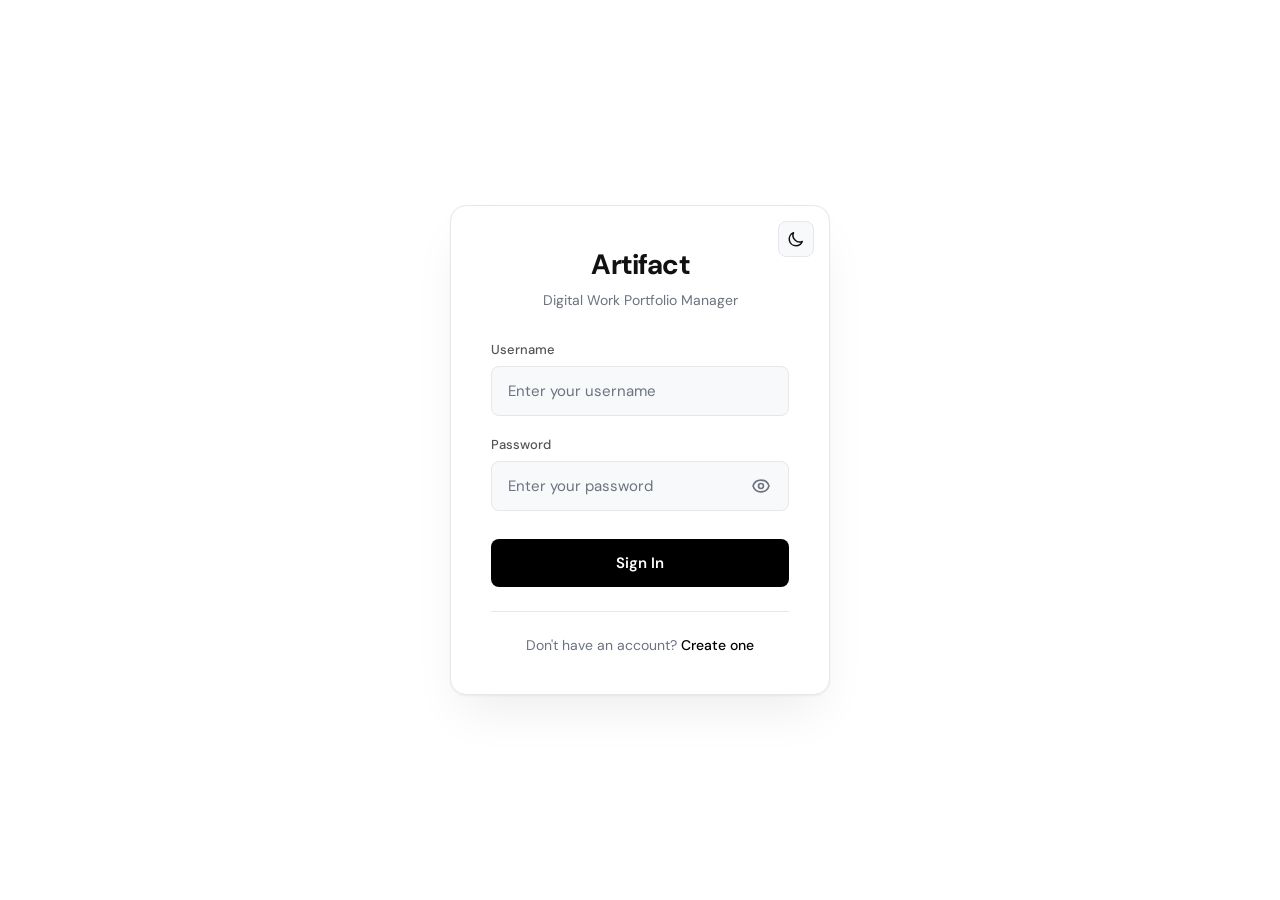
==== frontend/index.html @ f51208ed "Major changes" ====
<!DOCTYPE html>
<html lang="en">
<head>
    <meta charset="UTF-8">
    <meta name="viewport" content="width=device-width, initial-scale=1.0">
    <title>Artifact - Login</title>
    <link rel="preconnect" href="https://fonts.googleapis.com">
    <link rel="preconnect" href="https://fonts.gstatic.com" crossorigin>
    <link href="https://fonts.googleapis.com/css2?family=DM+Sans:wght@400;500;600;700&display=swap" rel="stylesheet">
    <style>
        /* Artifact design system (aligned with dashboard / Figma) */
        :root {
            --bg-primary: #ffffff;
            --bg-secondary: #f8f9fa;
            --bg-card: #ffffff;
            --accent-primary: #000000;
            --accent-hover: #333333;
            --accent-glow: rgba(0, 0, 0, 0.08);
            --text-primary: #111111;
            --text-secondary: #555555;
            --text-muted: #6b7280;
            --border-color: #e5e7eb;
            --error-color: #dc2626;
            --success-color: #16a34a;
            --shadow-color: rgba(0, 0, 0, 0.08);
            --shadow-sm: 0 1px 2px rgba(0, 0, 0, 0.05);
            --radius-sm: 8px;
            --radius-md: 12px;
            --radius-lg: 16px;
        }

        [data-theme="dark"] {
            --bg-primary: #0a0a0a;
            --bg-secondary: #111111;
            --bg-card: #171717;
            --accent-primary: #fafafa;
            --accent-hover: #e5e5e5;
            --accent-glow: rgba(255, 255, 255, 0.06);
            --text-primary: #fafafa;
            --text-secondary: #a3a3a3;
            --text-muted: #737373;
            --border-color: #262626;
            --error-color: #ef4444;
            --success-color: #22c55e;
            --shadow-color: rgba(255, 255, 255, 0.05);
        }

        * {
            margin: 0;
            padding: 0;
            box-sizing: border-box;
        }

        body {
            font-family: 'DM Sans', -apple-system, BlinkMacSystemFont, sans-serif;
            background: var(--bg-primary);
            min-height: 100vh;
            display: flex;
            align-items: center;
            justify-content: center;
            color: var(--text-primary);
            transition: background 0.3s, color 0.3s;
        }

        .login-container {
            width: 100%;
            max-width: 420px;
            padding: 20px;
        }

        .login-card {
            background: var(--bg-card);
            border: 1px solid var(--border-color);
            border-radius: var(--radius-lg);
            padding: 40px;
            box-shadow: var(--shadow-sm), 0 25px 50px -12px var(--shadow-color);
            position: relative;
        }
        
        /* Theme Toggle */
        .theme-toggle {
            position: absolute;
            top: 15px;
            right: 15px;
            background: var(--bg-secondary);
            border: 1px solid var(--border-color);
            border-radius: var(--radius-sm);
            padding: 8px;
            cursor: pointer;
            display: flex;
            align-items: center;
            justify-content: center;
            color: var(--text-primary);
            transition: all 0.2s;
        }
        .theme-toggle:hover { background: var(--bg-primary); border-color: var(--accent-primary); }
        .theme-toggle svg { width: 18px; height: 18px; }

        .logo {
            text-align: center;
            margin-bottom: 32px;
        }

        .logo h1 {
            font-size: 28px;
            font-weight: 700;
            letter-spacing: -0.5px;
            color: var(--text-primary);
        }

        .logo p {
            color: var(--text-muted);
            font-size: 14px;
            margin-top: 8px;
        }

        .form-group {
            margin-bottom: 20px;
        }

        .form-group label {
            display: block;
            font-size: 13px;
            font-weight: 500;
            color: var(--text-secondary);
            margin-bottom: 8px;
        }

        .input-wrapper {
            position: relative;
        }

        .form-group input {
            width: 100%;
            padding: 14px 16px;
            background: var(--bg-secondary);
            border: 1px solid var(--border-color);
            border-radius: var(--radius-sm);
            color: var(--text-primary);
            font-size: 15px;
            font-family: inherit;
            transition: all 0.2s ease;
        }

        .form-group input:focus {
            outline: none;
            border-color: var(--accent-primary);
            box-shadow: 0 0 0 3px var(--accent-glow);
        }

        .form-group input::placeholder {
            color: var(--text-muted);
        }

        .password-toggle {
            position: absolute;
            right: 14px;
            top: 50%;
            transform: translateY(-50%);
            background: none;
            border: none;
            color: var(--text-muted);
            cursor: pointer;
            padding: 4px;
            display: flex;
            align-items: center;
            justify-content: center;
            transition: color 0.2s;
        }

        .password-toggle:hover {
            color: var(--text-secondary);
        }

        .password-toggle svg {
            width: 20px;
            height: 20px;
        }

        .btn-login {
            width: 100%;
            padding: 14px 24px;
            background: var(--accent-primary);
            border: none;
            border-radius: var(--radius-sm);
            color: var(--bg-primary);
            font-size: 15px;
            font-weight: 600;
            font-family: inherit;
            cursor: pointer;
            transition: all 0.2s ease;
            margin-top: 8px;
        }

        .btn-login:hover:not(:disabled) {
            background: var(--accent-hover);
        }

        .btn-login:disabled {
            opacity: 0.6;
            cursor: not-allowed;
        }

        .btn-login.loading {
            position: relative;
            color: transparent;
        }

        .btn-login.loading::after {
            content: '';
            position: absolute;
            width: 20px;
            height: 20px;
            top: 50%;
            left: 50%;
            margin-left: -10px;
            margin-top: -10px;
            border: 2px solid transparent;
            border-top-color: white;
            border-radius: 50%;
            animation: spin 0.8s linear infinite;
        }

        @keyframes spin {
            to { transform: rotate(360deg); }
        }

        .message {
            padding: 12px 16px;
            border-radius: 8px;
            font-size: 14px;
            margin-bottom: 20px;
            display: none;
        }

        .message.error {
            display: block;
            background: rgba(239, 68, 68, 0.1);
            border: 1px solid rgba(239, 68, 68, 0.3);
            color: var(--error-color);
        }

        .message.success {
            display: block;
            background: rgba(34, 197, 94, 0.1);
            border: 1px solid rgba(34, 197, 94, 0.3);
            color: var(--success-color);
        }

        .footer-links {
            text-align: center;
            margin-top: 24px;
            padding-top: 24px;
            border-top: 1px solid var(--border-color);
        }

        .footer-links p {
            color: var(--text-muted);
            font-size: 14px;
        }

        .footer-links a {
            color: var(--accent-primary);
            text-decoration: none;
            font-weight: 500;
            transition: color 0.2s;
        }

        .footer-links a:hover {
            color: var(--accent-hover);
        }

        /* Success state */
        .welcome-view {
            display: none;
            text-align: center;
        }

        .welcome-view.active {
            display: block;
        }

        .login-form.hidden {
            display: none;
        }

        .welcome-icon {
            width: 64px;
            height: 64px;
            background: rgba(34, 197, 94, 0.1);
            border-radius: 50%;
            display: flex;
            align-items: center;
            justify-content: center;
            margin: 0 auto 20px;
        }

        .welcome-icon svg {
            width: 32px;
            height: 32px;
            color: var(--success-color);
        }

        .welcome-view h2 {
            font-size: 22px;
            margin-bottom: 8px;
        }

        .welcome-view p {
            color: var(--text-secondary);
            margin-bottom: 24px;
        }

        .user-info {
            background: var(--bg-secondary);
            border-radius: var(--radius-sm);
            padding: 16px;
            margin-bottom: 24px;
            text-align: left;
        }

        .user-info-row {
            display: flex;
            justify-content: space-between;
            padding: 8px 0;
            border-bottom: 1px solid var(--border-color);
        }

        .user-info-row:last-child {
            border-bottom: none;
        }

        .user-info-label {
            color: var(--text-muted);
            font-size: 13px;
        }

        .user-info-value {
            color: var(--text-primary);
            font-size: 14px;
            font-weight: 500;
        }

        .btn-logout {
            width: 100%;
            padding: 14px 24px;
            background: transparent;
            border: 1px solid var(--border-color);
            border-radius: var(--radius-sm);
            color: var(--text-secondary);
            font-size: 15px;
            font-weight: 500;
            font-family: inherit;
            cursor: pointer;
            transition: all 0.2s ease;
        }

        .btn-logout:hover {
            border-color: var(--error-color);
            color: var(--error-color);
        }

        /* Registration Form */
        .register-form {
            display: none;
        }

        .register-form.active {
            display: block;
        }

        .login-form.hidden {
            display: none;
        }

        .btn-secondary {
            width: 100%;
            padding: 14px 24px;
            background: transparent;
            border: 1px solid var(--border-color);
            border-radius: var(--radius-sm);
            color: var(--text-secondary);
            font-size: 15px;
            font-weight: 500;
            font-family: inherit;
            cursor: pointer;
            transition: all 0.2s ease;
            margin-top: 12px;
        }

        .btn-secondary:hover {
            border-color: var(--accent-primary);
            color: var(--text-primary);
        }

        .password-requirements {
            font-size: 12px;
            color: var(--text-muted);
            margin-top: 6px;
        }
    </style>
</head>
<body>
    <div class="login-container">
        <div class="login-card">
            <button class="theme-toggle" onclick="toggleTheme()" id="themeToggle" aria-label="Toggle theme">
                <svg id="themeIcon" xmlns="http://www.w3.org/2000/svg" fill="none" viewBox="0 0 24 24" stroke="currentColor">
                    <path stroke-linecap="round" stroke-linejoin="round" stroke-width="2" d="M20.354 15.354A9 9 0 018.646 3.646 9.003 9.003 0 0012 21a9.003 9.003 0 008.354-5.646z" />
                </svg>
            </button>
            <div class="logo">
                <h1>Artifact</h1>
                <p>Digital Work Portfolio Manager</p>
            </div>

            <!-- Login Form -->
            <form id="loginForm" class="login-form">
                <div id="messageBox" class="message" role="status" aria-live="polite" aria-atomic="true"></div>
                
                <div class="form-group">
                    <label for="username">Username</label>
                    <input 
                        type="text" 
                        id="username" 
                        name="username" 
                        placeholder="Enter your username"
                        autocomplete="username"
                        autocapitalize="none"
                        spellcheck="false"
                        required
                    >
                </div>

                <div class="form-group">
                    <label for="password">Password</label>
                    <div class="input-wrapper">
                        <input 
                            type="password" 
                            id="password" 
                            name="password" 
                            placeholder="Enter your password"
                            autocomplete="current-password"
                            required
                        >
                        <button type="button" class="password-toggle" id="togglePassword" aria-label="Toggle password visibility">
                            <svg id="eyeIcon" xmlns="http://www.w3.org/2000/svg" fill="none" viewBox="0 0 24 24" stroke="currentColor">
                                <path stroke-linecap="round" stroke-linejoin="round" stroke-width="2" d="M15 12a3 3 0 11-6 0 3 3 0 016 0z" />
                                <path stroke-linecap="round" stroke-linejoin="round" stroke-width="2" d="M2.458 12C3.732 7.943 7.523 5 12 5c4.478 0 8.268 2.943 9.542 7-1.274 4.057-5.064 7-9.542 7-4.477 0-8.268-2.943-9.542-7z" />
                            </svg>
                        </button>
                    </div>
                </div>

                <button type="submit" class="btn-login" id="loginBtn">
                    Sign In
                </button>

                <div class="footer-links">
                    <p>Don't have an account? <a href="#" id="registerLink">Create one</a></p>
                </div>
            </form>

            <!-- Registration Form -->
            <form id="registerForm" class="register-form">
                <div id="registerMessageBox" class="message" role="status" aria-live="polite" aria-atomic="true"></div>
                
                <div class="form-group">
                    <label for="regUsername">Username</label>
                    <input 
                        type="text" 
                        id="regUsername" 
                        name="username" 
                        placeholder="Choose a username"
                        autocomplete="username"
                        autocapitalize="none"
                        spellcheck="false"
                        required
                    >
                </div>

                <div class="form-group">
                    <label for="regPassword">Password</label>
                    <div class="input-wrapper">
                        <input 
                            type="password" 
                            id="regPassword" 
                            name="password" 
                            placeholder="Create a password"
                            autocomplete="new-password"
                            required
                        >
                        <button type="button" class="password-toggle" id="toggleRegPassword" aria-label="Toggle password visibility">
                            <svg id="regEyeIcon" xmlns="http://www.w3.org/2000/svg" fill="none" viewBox="0 0 24 24" stroke="currentColor">
                                <path stroke-linecap="round" stroke-linejoin="round" stroke-width="2" d="M15 12a3 3 0 11-6 0 3 3 0 016 0z" />
                                <path stroke-linecap="round" stroke-linejoin="round" stroke-width="2" d="M2.458 12C3.732 7.943 7.523 5 12 5c4.478 0 8.268 2.943 9.542 7-1.274 4.057-5.064 7-9.542 7-4.477 0-8.268-2.943-9.542-7z" />
                            </svg>
                        </button>
                    </div>
                    <p class="password-requirements">Password must be at least 6 characters</p>
                </div>

                <div class="form-group">
                    <label for="regConfirmPassword">Confirm Password</label>
                    <div class="input-wrapper">
                        <input 
                            type="password" 
                            id="regConfirmPassword" 
                            name="confirmPassword" 
                            placeholder="Confirm your password"
                            autocomplete="new-password"
                            required
                        >
                    </div>
                </div>

                <button type="submit" class="btn-login" id="registerBtn">
                    Create Account
                </button>

                <button type="button" class="btn-secondary" id="backToLoginBtn">
                    Back to Sign In
                </button>
            </form>

            <!-- Welcome View (shown after successful login) -->
            <div id="welcomeView" class="welcome-view">
                <div class="welcome-icon">
                    <svg xmlns="http://www.w3.org/2000/svg" fill="none" viewBox="0 0 24 24" stroke="currentColor">
                        <path stroke-linecap="round" stroke-linejoin="round" stroke-width="2" d="M5 13l4 4L19 7" />
                    </svg>
                </div>
                <h2>Welcome back!</h2>
                <p id="welcomeMessage">You are now logged in.</p>
                
                <div class="user-info" id="userInfoDisplay">
                    <div class="user-info-row">
                        <span class="user-info-label">Username</span>
                        <span class="user-info-value" id="displayUsername">-</span>
                    </div>
                    <div class="user-info-row">
                        <span class="user-info-label">User ID</span>
                        <span class="user-info-value" id="displayUserId">-</span>
                    </div>
                    <div class="user-info-row">
                        <span class="user-info-label">Last Login</span>
                        <span class="user-info-value" id="displayLastLogin">-</span>
                    </div>
                </div>

                <button type="button" class="btn-logout" id="logoutBtn">
                    Sign Out
                </button>
            </div>
        </div>
    </div>

    <script>
        const API_BASE_URL = window.location.origin;
        
        async function postJson(path, payload) {
            const response = await fetch(`${API_BASE_URL}${path}`, {
                method: "POST",
                headers: { "Content-Type": "application/json" },
                body: JSON.stringify(payload),
            });

            // Safe JSON parse
            const data = await response.json().catch(() => ({}));
            return { ok: response.ok, status: response.status, data };
        }

        // DOM Elements - Login
        const loginForm = document.getElementById('loginForm');
        const welcomeView = document.getElementById('welcomeView');
        const messageBox = document.getElementById('messageBox');
        const loginBtn = document.getElementById('loginBtn');
        const logoutBtn = document.getElementById('logoutBtn');
        const usernameInput = document.getElementById('username');
        const passwordInput = document.getElementById('password');
        const togglePassword = document.getElementById('togglePassword');
        const eyeIcon = document.getElementById('eyeIcon');
        const registerLink = document.getElementById('registerLink');

        // DOM Elements - Registration
        const registerForm = document.getElementById('registerForm');
        const registerMessageBox = document.getElementById('registerMessageBox');
        const registerBtn = document.getElementById('registerBtn');
        const backToLoginBtn = document.getElementById('backToLoginBtn');
        const regUsernameInput = document.getElementById('regUsername');
        const regPasswordInput = document.getElementById('regPassword');
        const regConfirmPasswordInput = document.getElementById('regConfirmPassword');
        const toggleRegPassword = document.getElementById('toggleRegPassword');
        const regEyeIcon = document.getElementById('regEyeIcon');

        // Check if user is already logged in on page load
        document.addEventListener('DOMContentLoaded', () => {
            const storedUser = localStorage.getItem('user');
            if (storedUser) {
                try {
                    const user = JSON.parse(storedUser);
                    showWelcomeView(user);
                } catch (e) {
                    localStorage.removeItem('user');
                }
            }
        });

        // Password visibility toggle
        togglePassword.addEventListener('click', () => {
            const type = passwordInput.type === 'password' ? 'text' : 'password';
            passwordInput.type = type;
            
            // Update icon
            if (type === 'text') {
                eyeIcon.innerHTML = `
                    <path stroke-linecap="round" stroke-linejoin="round" stroke-width="2" d="M13.875 18.825A10.05 10.05 0 0112 19c-4.478 0-8.268-2.943-9.543-7a9.97 9.97 0 011.563-3.029m5.858.908a3 3 0 114.243 4.243M9.878 9.878l4.242 4.242M9.88 9.88l-3.29-3.29m7.532 7.532l3.29 3.29M3 3l3.59 3.59m0 0A9.953 9.953 0 0112 5c4.478 0 8.268 2.943 9.543 7a10.025 10.025 0 01-4.132 5.411m0 0L21 21" />
                `;
            } else {
                eyeIcon.innerHTML = `
                    <path stroke-linecap="round" stroke-linejoin="round" stroke-width="2" d="M15 12a3 3 0 11-6 0 3 3 0 016 0z" />
                    <path stroke-linecap="round" stroke-linejoin="round" stroke-width="2" d="M2.458 12C3.732 7.943 7.523 5 12 5c4.478 0 8.268 2.943 9.542 7-1.274 4.057-5.064 7-9.542 7-4.477 0-8.268-2.943-9.542-7z" />
                `;
            }
        });

        // Show message helper
        function showMessage(message, type) {
            messageBox.textContent = message;
            messageBox.className = `message ${type}`;
        }

        // Clear message
        function clearMessage() {
            messageBox.className = 'message';
            messageBox.textContent = '';
        }

        // Format date for display
        function formatDate(dateString) {
            if (!dateString) return 'Never';
            const date = new Date(dateString);
            return date.toLocaleString();
        }

        // Show welcome view after successful login
        function showWelcomeView(user) {
            loginForm.classList.add('hidden');
            welcomeView.classList.add('active');
            
            document.getElementById('displayUsername').textContent = user.user_name;
            document.getElementById('displayUserId').textContent = user.user_id;
            document.getElementById('displayLastLogin').textContent = formatDate(user.last_login_time);
            document.getElementById('welcomeMessage').textContent = `Welcome, ${user.user_name}!`;
        }

        // Show login form
        function showLoginForm() {
            welcomeView.classList.remove('active');
            registerForm.classList.remove('active');
            loginForm.classList.remove('hidden');
            clearMessage();
            clearRegisterMessage();
            usernameInput.value = '';
            passwordInput.value = '';
        }

        // Login form submission
        loginForm.addEventListener('submit', async (e) => {
            e.preventDefault();
            
            const username = usernameInput.value.trim();
            const password = passwordInput.value;

            // Client-side validation
            if (!username) {
                showMessage('Please enter your username', 'error');
                usernameInput.focus();
                return;
            }

            if (!password) {
                showMessage('Please enter your password', 'error');
                passwordInput.focus();
                return;
            }

            // Show loading state
            loginBtn.classList.add('loading');
            loginBtn.disabled = true;
            clearMessage();

            try {
                const res = await postJson("/api/auth/login", { username, password });
                const data = res.data;

                if (res.ok && data.success && data.user) {
                    // Store user info in localStorage
                    localStorage.setItem('user', JSON.stringify(data.user));
                    // Redirect to dashboard
                    window.location.href = 'dashboard.html';
                } else {
                    showMessage(data.message || 'Login failed. Please try again.', 'error');
                }
            } catch (error) {
                console.error('Login error:', error);
                showMessage('Unable to connect to the server. Please check if the API is running.', 'error');
            } finally {
                loginBtn.classList.remove('loading');
                loginBtn.disabled = false;
            }
        });

        // Logout button
        logoutBtn.addEventListener('click', async () => {
            const storedUser = localStorage.getItem('user');
            if (!storedUser) {
                showLoginForm();
                return;
            }

            try {
                const user = JSON.parse(storedUser);
                
                const res = await postJson("/api/auth/logout", { username: user.user_name });
                const data = res.data;
                
                // Clear localStorage regardless of server response
                localStorage.removeItem('user');
                showLoginForm();
                
                if (res.ok && data.success) {
                    showMessage('You have been logged out successfully.', 'success');
                }
            } catch (error) {
                console.error('Logout error:', error);
                // Still clear local storage and show login form
                localStorage.removeItem('user');
                showLoginForm();
            }
        });

        // Show registration form
        registerLink.addEventListener('click', (e) => {
            e.preventDefault();
            showRegisterForm();
        });

        // Back to login button
        backToLoginBtn.addEventListener('click', () => {
            showLoginForm();
        });

        // Password visibility toggle for registration
        toggleRegPassword.addEventListener('click', () => {
            const type = regPasswordInput.type === 'password' ? 'text' : 'password';
            regPasswordInput.type = type;
            
            // Update icon
            if (type === 'text') {
                regEyeIcon.innerHTML = `
                    <path stroke-linecap="round" stroke-linejoin="round" stroke-width="2" d="M13.875 18.825A10.05 10.05 0 0112 19c-4.478 0-8.268-2.943-9.543-7a9.97 9.97 0 011.563-3.029m5.858.908a3 3 0 114.243 4.243M9.878 9.878l4.242 4.242M9.88 9.88l-3.29-3.29m7.532 7.532l3.29 3.29M3 3l3.59 3.59m0 0A9.953 9.953 0 0112 5c4.478 0 8.268 2.943 9.543 7a10.025 10.025 0 01-4.132 5.411m0 0L21 21" />
                `;
            } else {
                regEyeIcon.innerHTML = `
                    <path stroke-linecap="round" stroke-linejoin="round" stroke-width="2" d="M15 12a3 3 0 11-6 0 3 3 0 016 0z" />
                    <path stroke-linecap="round" stroke-linejoin="round" stroke-width="2" d="M2.458 12C3.732 7.943 7.523 5 12 5c4.478 0 8.268 2.943 9.542 7-1.274 4.057-5.064 7-9.542 7-4.477 0-8.268-2.943-9.542-7z" />
                `;
            }
        });

        // Show register message helper
        function showRegisterMessage(message, type) {
            registerMessageBox.textContent = message;
            registerMessageBox.className = `message ${type}`;
        }

        // Clear register message
        function clearRegisterMessage() {
            registerMessageBox.className = 'message';
            registerMessageBox.textContent = '';
        }

        // Show registration form
        function showRegisterForm() {
            loginForm.classList.add('hidden');
            welcomeView.classList.remove('active');
            registerForm.classList.add('active');
            clearMessage();
            clearRegisterMessage();
            regUsernameInput.value = '';
            regPasswordInput.value = '';
            regConfirmPasswordInput.value = '';
            regUsernameInput.focus();
        }

        // Registration form submission
        registerForm.addEventListener('submit', async (e) => {
            e.preventDefault();
            
            const username = regUsernameInput.value.trim();
            const password = regPasswordInput.value;
            const confirmPassword = regConfirmPasswordInput.value;

            // Client-side validation
            if (!username) {
                showRegisterMessage('Please enter a username', 'error');
                regUsernameInput.focus();
                return;
            }

            if (!password) {
                showRegisterMessage('Please enter a password', 'error');
                regPasswordInput.focus();
                return;
            }

            if (password.length < 6) {
                showRegisterMessage('Password must be at least 6 characters long', 'error');
                regPasswordInput.focus();
                return;
            }

            if (password !== confirmPassword) {
                showRegisterMessage('Passwords do not match', 'error');
                regConfirmPasswordInput.focus();
                return;
            }

            // Show loading state
            registerBtn.classList.add('loading');
            registerBtn.disabled = true;
            clearRegisterMessage();

            try {
                const res = await postJson("/api/auth/register", { username, password });
                const data = res.data;

                if (res.ok && data.success) {
                    // Show success message and switch to login form
                    showLoginForm();
                    showMessage('Account created successfully! Please sign in.', 'success');
                    usernameInput.value = username;
                    usernameInput.focus();
                } else {
                    showRegisterMessage(data.message || 'Registration failed. Please try again.', 'error');
                }
            } catch (error) {
                console.error('Registration error:', error);
                showRegisterMessage('Unable to connect to the server. Please check if the API is running.', 'error');
            } finally {
                registerBtn.classList.remove('loading');
                registerBtn.disabled = false;
            }
        });

        // Theme Toggle
        function toggleTheme() {
            const html = document.documentElement;
            const currentTheme = html.getAttribute('data-theme');
            const newTheme = currentTheme === 'dark' ? 'light' : 'dark';
            
            html.setAttribute('data-theme', newTheme);
            localStorage.setItem('theme', newTheme);
            updateThemeIcon(newTheme);
        }

        function updateThemeIcon(theme) {
            const themeIcon = document.getElementById('themeIcon');
            
            if (theme === 'dark') {
                // Show sun icon for switching to light
                themeIcon.innerHTML = '<path stroke-linecap="round" stroke-linejoin="round" stroke-width="2" d="M12 3v1m0 16v1m9-9h-1M4 12H3m15.364 6.364l-.707-.707M6.343 6.343l-.707-.707m12.728 0l-.707.707M6.343 17.657l-.707.707M16 12a4 4 0 11-8 0 4 4 0 018 0z" />';
            } else {
                // Show moon icon for switching to dark
                themeIcon.innerHTML = '<path stroke-linecap="round" stroke-linejoin="round" stroke-width="2" d="M20.354 15.354A9 9 0 018.646 3.646 9.003 9.003 0 0012 21a9.003 9.003 0 008.354-5.646z" />';
            }
        }

        // Initialize theme on page load
        (function initTheme() {
            const savedTheme = localStorage.getItem('theme') || 'light';
            document.documentElement.setAttribute('data-theme', savedTheme);
            updateThemeIcon(savedTheme);
        })();
    </script>
</body>
</html>
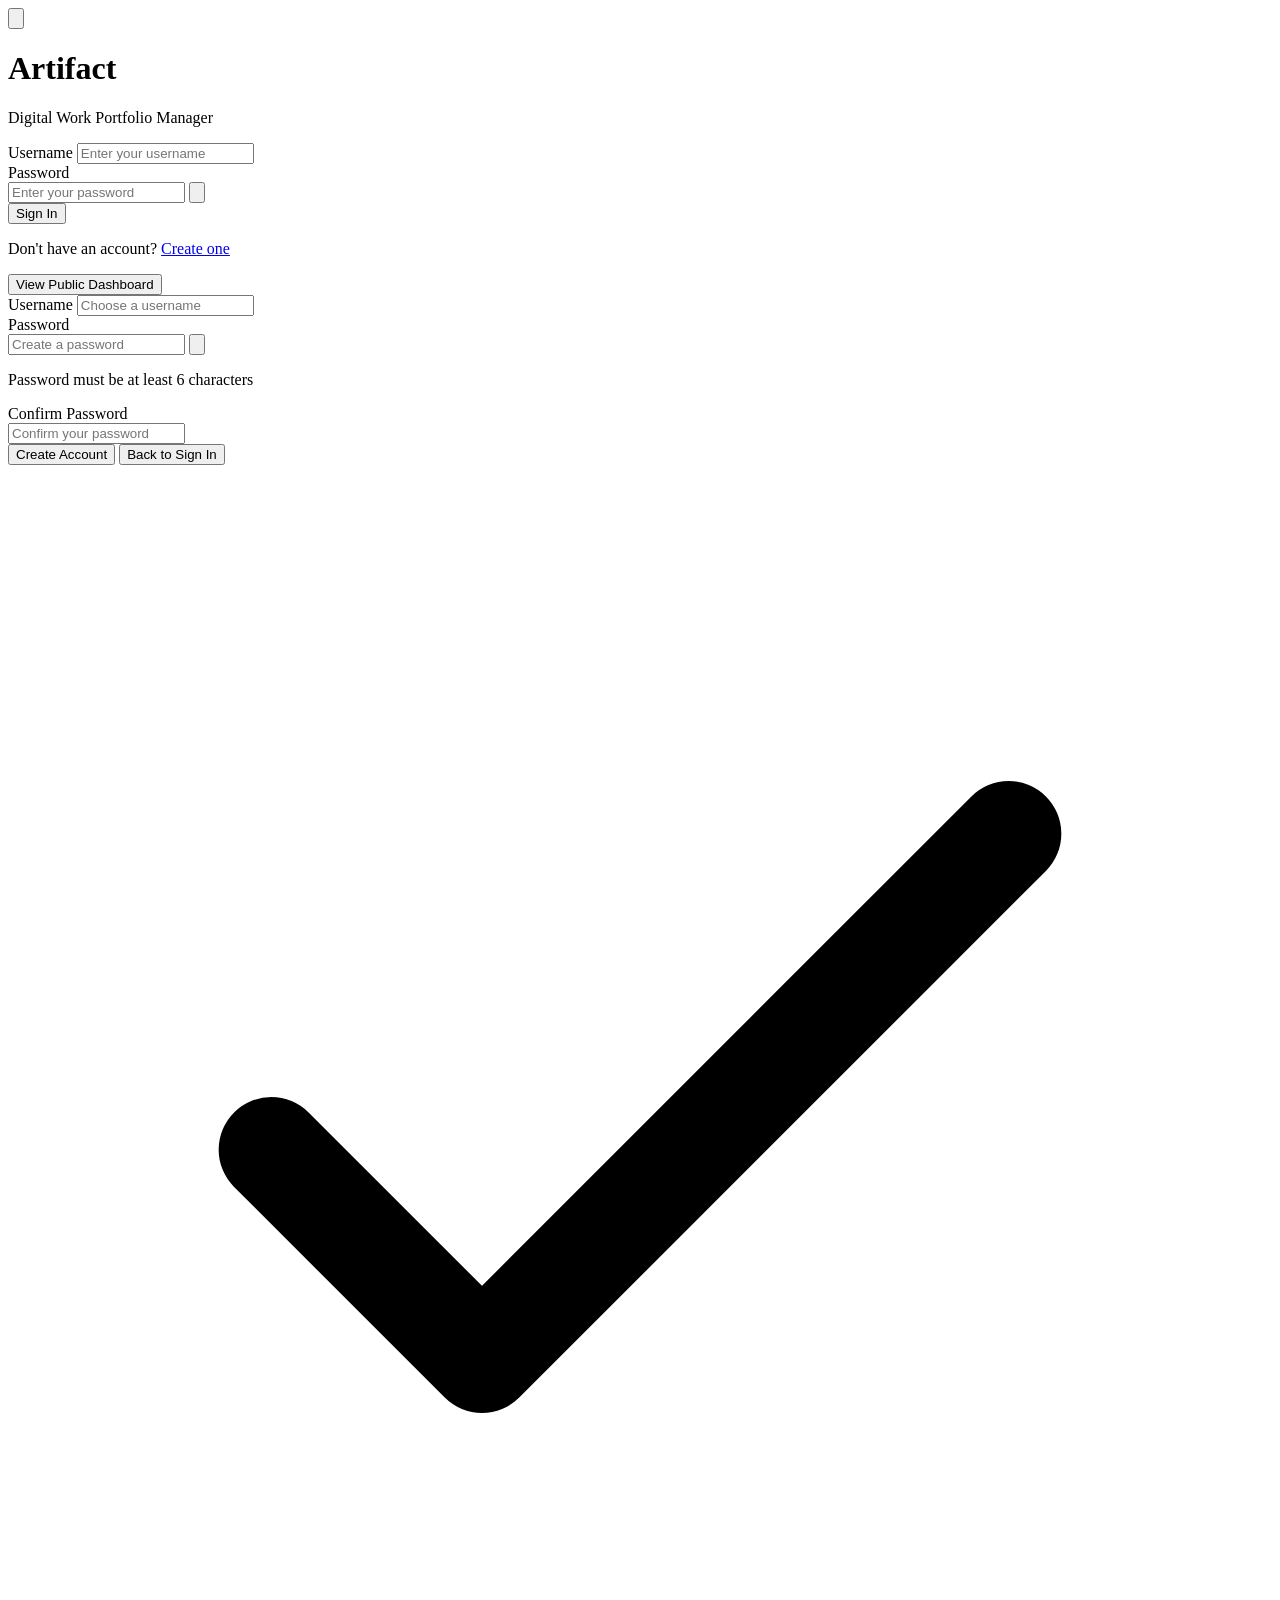
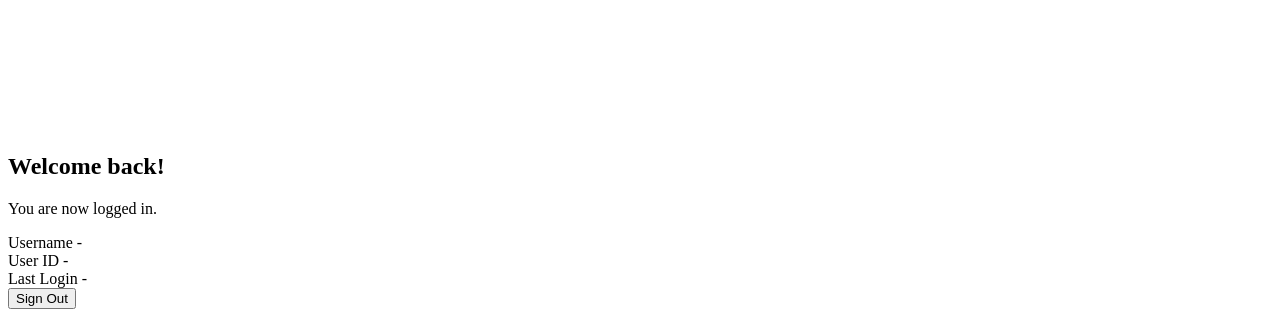
==== commit a0013e18: "apply the api and util.js into other pages" ====
--- a/frontend/index.html
+++ b/frontend/index.html
@@ -4,401 +4,12 @@
     <meta charset="UTF-8">
     <meta name="viewport" content="width=device-width, initial-scale=1.0">
     <title>Artifact - Login</title>
-    <link rel="preconnect" href="https://fonts.googleapis.com">
-    <link rel="preconnect" href="https://fonts.gstatic.com" crossorigin>
-    <link href="https://fonts.googleapis.com/css2?family=DM+Sans:wght@400;500;600;700&display=swap" rel="stylesheet">
-    <style>
-        /* Artifact design system (aligned with dashboard / Figma) */
-        :root {
-            --bg-primary: #ffffff;
-            --bg-secondary: #f8f9fa;
-            --bg-card: #ffffff;
-            --accent-primary: #000000;
-            --accent-hover: #333333;
-            --accent-glow: rgba(0, 0, 0, 0.08);
-            --text-primary: #111111;
-            --text-secondary: #555555;
-            --text-muted: #6b7280;
-            --border-color: #e5e7eb;
-            --error-color: #dc2626;
-            --success-color: #16a34a;
-            --shadow-color: rgba(0, 0, 0, 0.08);
-            --shadow-sm: 0 1px 2px rgba(0, 0, 0, 0.05);
-            --radius-sm: 8px;
-            --radius-md: 12px;
-            --radius-lg: 16px;
-        }
-
-        [data-theme="dark"] {
-            --bg-primary: #0a0a0a;
-            --bg-secondary: #111111;
-            --bg-card: #171717;
-            --accent-primary: #fafafa;
-            --accent-hover: #e5e5e5;
-            --accent-glow: rgba(255, 255, 255, 0.06);
-            --text-primary: #fafafa;
-            --text-secondary: #a3a3a3;
-            --text-muted: #737373;
-            --border-color: #262626;
-            --error-color: #ef4444;
-            --success-color: #22c55e;
-            --shadow-color: rgba(255, 255, 255, 0.05);
-        }
-
-        * {
-            margin: 0;
-            padding: 0;
-            box-sizing: border-box;
-        }
-
-        body {
-            font-family: 'DM Sans', -apple-system, BlinkMacSystemFont, sans-serif;
-            background: var(--bg-primary);
-            min-height: 100vh;
-            display: flex;
-            align-items: center;
-            justify-content: center;
-            color: var(--text-primary);
-            transition: background 0.3s, color 0.3s;
-        }
-
-        .login-container {
-            width: 100%;
-            max-width: 420px;
-            padding: 20px;
-        }
-
-        .login-card {
-            background: var(--bg-card);
-            border: 1px solid var(--border-color);
-            border-radius: var(--radius-lg);
-            padding: 40px;
-            box-shadow: var(--shadow-sm), 0 25px 50px -12px var(--shadow-color);
-            position: relative;
-        }
-        
-        /* Theme Toggle */
-        .theme-toggle {
-            position: absolute;
-            top: 15px;
-            right: 15px;
-            background: var(--bg-secondary);
-            border: 1px solid var(--border-color);
-            border-radius: var(--radius-sm);
-            padding: 8px;
-            cursor: pointer;
-            display: flex;
-            align-items: center;
-            justify-content: center;
-            color: var(--text-primary);
-            transition: all 0.2s;
-        }
-        .theme-toggle:hover { background: var(--bg-primary); border-color: var(--accent-primary); }
-        .theme-toggle svg { width: 18px; height: 18px; }
-
-        .logo {
-            text-align: center;
-            margin-bottom: 32px;
-        }
-
-        .logo h1 {
-            font-size: 28px;
-            font-weight: 700;
-            letter-spacing: -0.5px;
-            color: var(--text-primary);
-        }
-
-        .logo p {
-            color: var(--text-muted);
-            font-size: 14px;
-            margin-top: 8px;
-        }
-
-        .form-group {
-            margin-bottom: 20px;
-        }
-
-        .form-group label {
-            display: block;
-            font-size: 13px;
-            font-weight: 500;
-            color: var(--text-secondary);
-            margin-bottom: 8px;
-        }
-
-        .input-wrapper {
-            position: relative;
-        }
-
-        .form-group input {
-            width: 100%;
-            padding: 14px 16px;
-            background: var(--bg-secondary);
-            border: 1px solid var(--border-color);
-            border-radius: var(--radius-sm);
-            color: var(--text-primary);
-            font-size: 15px;
-            font-family: inherit;
-            transition: all 0.2s ease;
-        }
-
-        .form-group input:focus {
-            outline: none;
-            border-color: var(--accent-primary);
-            box-shadow: 0 0 0 3px var(--accent-glow);
-        }
-
-        .form-group input::placeholder {
-            color: var(--text-muted);
-        }
-
-        .password-toggle {
-            position: absolute;
-            right: 14px;
-            top: 50%;
-            transform: translateY(-50%);
-            background: none;
-            border: none;
-            color: var(--text-muted);
-            cursor: pointer;
-            padding: 4px;
-            display: flex;
-            align-items: center;
-            justify-content: center;
-            transition: color 0.2s;
-        }
-
-        .password-toggle:hover {
-            color: var(--text-secondary);
-        }
-
-        .password-toggle svg {
-            width: 20px;
-            height: 20px;
-        }
-
-        .btn-login {
-            width: 100%;
-            padding: 14px 24px;
-            background: var(--accent-primary);
-            border: none;
-            border-radius: var(--radius-sm);
-            color: var(--bg-primary);
-            font-size: 15px;
-            font-weight: 600;
-            font-family: inherit;
-            cursor: pointer;
-            transition: all 0.2s ease;
-            margin-top: 8px;
-        }
-
-        .btn-login:hover:not(:disabled) {
-            background: var(--accent-hover);
-        }
-
-        .btn-login:disabled {
-            opacity: 0.6;
-            cursor: not-allowed;
-        }
-
-        .btn-login.loading {
-            position: relative;
-            color: transparent;
-        }
-
-        .btn-login.loading::after {
-            content: '';
-            position: absolute;
-            width: 20px;
-            height: 20px;
-            top: 50%;
-            left: 50%;
-            margin-left: -10px;
-            margin-top: -10px;
-            border: 2px solid transparent;
-            border-top-color: white;
-            border-radius: 50%;
-            animation: spin 0.8s linear infinite;
-        }
-
-        @keyframes spin {
-            to { transform: rotate(360deg); }
-        }
-
-        .message {
-            padding: 12px 16px;
-            border-radius: 8px;
-            font-size: 14px;
-            margin-bottom: 20px;
-            display: none;
-        }
-
-        .message.error {
-            display: block;
-            background: rgba(239, 68, 68, 0.1);
-            border: 1px solid rgba(239, 68, 68, 0.3);
-            color: var(--error-color);
-        }
-
-        .message.success {
-            display: block;
-            background: rgba(34, 197, 94, 0.1);
-            border: 1px solid rgba(34, 197, 94, 0.3);
-            color: var(--success-color);
-        }
-
-        .footer-links {
-            text-align: center;
-            margin-top: 24px;
-            padding-top: 24px;
-            border-top: 1px solid var(--border-color);
-        }
-
-        .footer-links p {
-            color: var(--text-muted);
-            font-size: 14px;
-        }
-
-        .footer-links a {
-            color: var(--accent-primary);
-            text-decoration: none;
-            font-weight: 500;
-            transition: color 0.2s;
-        }
-
-        .footer-links a:hover {
-            color: var(--accent-hover);
-        }
-
-        /* Success state */
-        .welcome-view {
-            display: none;
-            text-align: center;
-        }
-
-        .welcome-view.active {
-            display: block;
-        }
-
-        .login-form.hidden {
-            display: none;
-        }
-
-        .welcome-icon {
-            width: 64px;
-            height: 64px;
-            background: rgba(34, 197, 94, 0.1);
-            border-radius: 50%;
-            display: flex;
-            align-items: center;
-            justify-content: center;
-            margin: 0 auto 20px;
-        }
-
-        .welcome-icon svg {
-            width: 32px;
-            height: 32px;
-            color: var(--success-color);
-        }
-
-        .welcome-view h2 {
-            font-size: 22px;
-            margin-bottom: 8px;
-        }
-
-        .welcome-view p {
-            color: var(--text-secondary);
-            margin-bottom: 24px;
-        }
-
-        .user-info {
-            background: var(--bg-secondary);
-            border-radius: var(--radius-sm);
-            padding: 16px;
-            margin-bottom: 24px;
-            text-align: left;
-        }
-
-        .user-info-row {
-            display: flex;
-            justify-content: space-between;
-            padding: 8px 0;
-            border-bottom: 1px solid var(--border-color);
-        }
-
-        .user-info-row:last-child {
-            border-bottom: none;
-        }
-
-        .user-info-label {
-            color: var(--text-muted);
-            font-size: 13px;
-        }
-
-        .user-info-value {
-            color: var(--text-primary);
-            font-size: 14px;
-            font-weight: 500;
-        }
-
-        .btn-logout {
-            width: 100%;
-            padding: 14px 24px;
-            background: transparent;
-            border: 1px solid var(--border-color);
-            border-radius: var(--radius-sm);
-            color: var(--text-secondary);
-            font-size: 15px;
-            font-weight: 500;
-            font-family: inherit;
-            cursor: pointer;
-            transition: all 0.2s ease;
-        }
-
-        .btn-logout:hover {
-            border-color: var(--error-color);
-            color: var(--error-color);
-        }
-
-        /* Registration Form */
-        .register-form {
-            display: none;
-        }
-
-        .register-form.active {
-            display: block;
-        }
-
-        .login-form.hidden {
-            display: none;
-        }
-
-        .btn-secondary {
-            width: 100%;
-            padding: 14px 24px;
-            background: transparent;
-            border: 1px solid var(--border-color);
-            border-radius: var(--radius-sm);
-            color: var(--text-secondary);
-            font-size: 15px;
-            font-weight: 500;
-            font-family: inherit;
-            cursor: pointer;
-            transition: all 0.2s ease;
-            margin-top: 12px;
-        }
-
-        .btn-secondary:hover {
-            border-color: var(--accent-primary);
-            color: var(--text-primary);
-        }
-
-        .password-requirements {
-            font-size: 12px;
-            color: var(--text-muted);
-            margin-top: 6px;
-        }
-    </style>
+    <link rel="stylesheet" href="css/styles.css">
+    <link rel="stylesheet" href="css/login.css">
+    <link rel="stylesheet" href="css/responsive.css">
+    <!-- Core JavaScript Modules -->
+    <script src="js/utils.js"></script>
+    <script src="js/api.js"></script>
 </head>
 <body>
     <div class="login-container">
@@ -457,6 +68,9 @@
 
                 <div class="footer-links">
                     <p>Don't have an account? <a href="#" id="registerLink">Create one</a></p>
+                    <button type="button" class="btn-secondary public-dashboard-btn" onclick="window.location.href='public-dashboard.html'">
+                        View Public Dashboard
+                    </button>
                 </div>
             </form>
 
@@ -623,11 +237,7 @@
             }
         });
 
-        // Show message helper
-        function showMessage(message, type) {
-            messageBox.textContent = message;
-            messageBox.className = `message ${type}`;
-        }
+        // showMessage now imported from utils.js
 
         // Clear message
         function clearMessage() {
@@ -684,8 +294,6 @@
                 return;
             }
 
-            // Show loading state
-            loginBtn.classList.add('loading');
             loginBtn.disabled = true;
             clearMessage();
 
@@ -694,10 +302,10 @@
                 const data = res.data;
 
                 if (res.ok && data.success && data.user) {
-                    // Store user info in localStorage
-                    localStorage.setItem('user', JSON.stringify(data.user));
-                    // Redirect to dashboard
-                    window.location.href = 'dashboard.html';
+                    // Store user info in localStorage, then redirect so dashboard sees it
+                    const userJson = JSON.stringify(data.user);
+                    localStorage.setItem('user', userJson);
+                    window.location.replace('dashboard.html');
                 } else {
                     showMessage(data.message || 'Login failed. Please try again.', 'error');
                 }
@@ -705,7 +313,6 @@
                 console.error('Login error:', error);
                 showMessage('Unable to connect to the server. Please check if the API is running.', 'error');
             } finally {
-                loginBtn.classList.remove('loading');
                 loginBtn.disabled = false;
             }
         });
@@ -826,8 +433,6 @@
                 return;
             }
 
-            // Show loading state
-            registerBtn.classList.add('loading');
             registerBtn.disabled = true;
             clearRegisterMessage();
 
@@ -848,7 +453,6 @@
                 console.error('Registration error:', error);
                 showRegisterMessage('Unable to connect to the server. Please check if the API is running.', 'error');
             } finally {
-                registerBtn.classList.remove('loading');
                 registerBtn.disabled = false;
             }
         });
